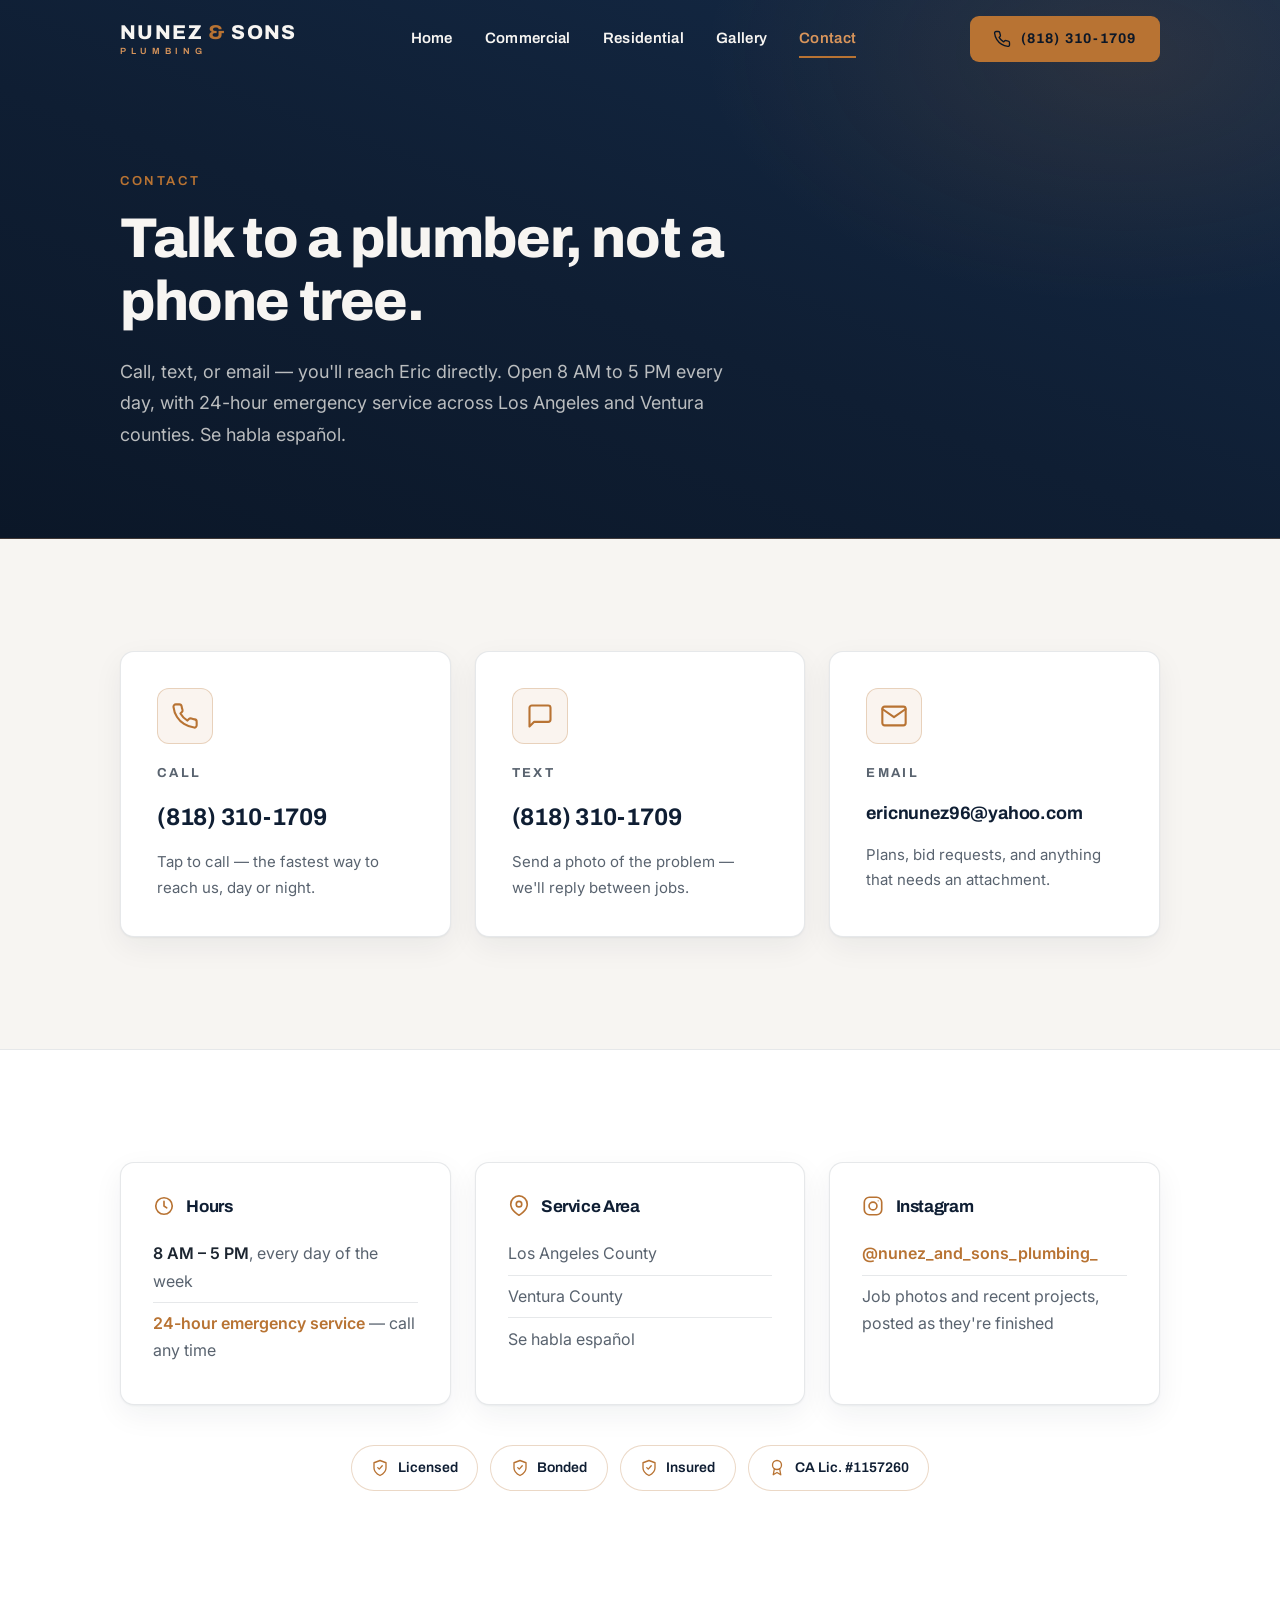
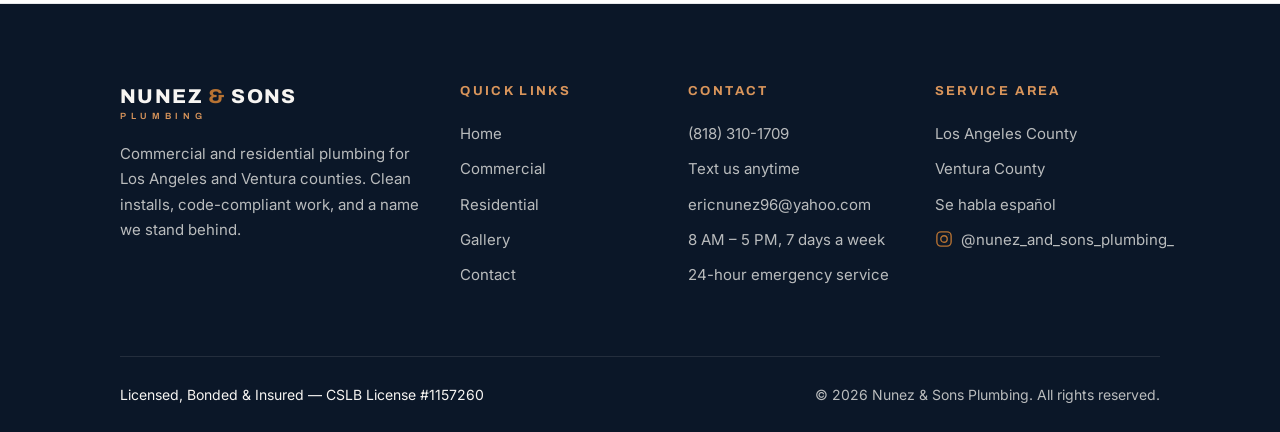
==== nunez-sons-plumbing/contact.html @ cfaefccc "Add Nunez & Sons Plumbing static site and GitHub Pages workflow Five-page vanilla HTML/CSS/JS market" ====
<!DOCTYPE html>
<html lang="en">
<head>
  <meta charset="UTF-8">
  <meta name="viewport" content="width=device-width, initial-scale=1">
  <title>Contact Nunez &amp; Sons Plumbing — Call, Text, or Email | Los Angeles &amp; Ventura County</title>
  <meta name="description" content="Reach Nunez &amp; Sons Plumbing: call or text (818) 310-1709, or email ericnunez96@yahoo.com. Open 8 AM–5 PM every day with 24-hour emergency service across Los Angeles &amp; Ventura counties.">
  <meta name="theme-color" content="#0F1E33">
  <link rel="canonical" href="https://mathias1-creator.github.io/Nunez-and-sons/contact.html">
  <meta property="og:type" content="website">
  <meta property="og:site_name" content="Nunez &amp; Sons Plumbing">
  <meta property="og:title" content="Contact Nunez &amp; Sons Plumbing">
  <meta property="og:description" content="Call or text (818) 310-1709 — open 8 AM–5 PM daily, 24-hour emergency service across Los Angeles &amp; Ventura counties. Se habla español.">
  <meta property="og:url" content="https://mathias1-creator.github.io/Nunez-and-sons/contact.html">
  <meta property="og:image" content="https://picsum.photos/seed/plumb1/1200/630">
  <link rel="icon" href="data:image/svg+xml,%3Csvg xmlns='http://www.w3.org/2000/svg' viewBox='0 0 64 64'%3E%3Crect x='4' y='4' width='56' height='56' rx='10' fill='%230F1E33' stroke='%23B87333' stroke-width='4'/%3E%3Ctext x='32' y='42' font-family='Arial,Helvetica,sans-serif' font-size='22' font-weight='700' text-anchor='middle' fill='%23F7F5F2'%3EN%3Ctspan fill='%23B87333'%3E%26amp;%3C/tspan%3ES%3C/text%3E%3C/svg%3E">
  <link rel="preconnect" href="https://fonts.googleapis.com">
  <link rel="preconnect" href="https://fonts.gstatic.com" crossorigin>
  <link href="https://fonts.googleapis.com/css2?family=Archivo:wght@500;600;700;800&amp;family=Inter:wght@400;500&amp;display=swap" rel="stylesheet">
  <link rel="stylesheet" href="styles.css">
  <script src="script.js" defer></script>
  <noscript><style>.reveal{opacity:1 !important;transform:none !important}</style></noscript>
</head>
<body>
  <a class="skip-link" href="#main">Skip to content</a>

  <header class="site-header">
    <div class="container header-inner">
      <a class="brand" href="index.html" aria-label="Nunez &amp; Sons Plumbing — home">
        <span class="brand-name">NUNEZ <span class="amp">&amp;</span> SONS</span>
        <span class="brand-sub">PLUMBING</span>
      </a>
      <nav class="site-nav" id="site-nav" aria-label="Primary">
        <ul>
          <li><a href="index.html">Home</a></li>
          <li><a href="commercial.html">Commercial</a></li>
          <li><a href="residential.html">Residential</a></li>
          <li><a href="gallery.html">Gallery</a></li>
          <li><a href="contact.html" aria-current="page">Contact</a></li>
        </ul>
      </nav>
      <a class="btn btn-copper header-cta" href="tel:+18183101709">
        <svg class="icon" viewBox="0 0 24 24" fill="none" stroke="currentColor" stroke-width="1.8" stroke-linecap="round" stroke-linejoin="round" aria-hidden="true"><path d="M22 16.92v3a2 2 0 0 1-2.18 2 19.79 19.79 0 0 1-8.63-3.07 19.5 19.5 0 0 1-6-6 19.79 19.79 0 0 1-3.07-8.67A2 2 0 0 1 4.11 2h3a2 2 0 0 1 2 1.72 12.84 12.84 0 0 0 .7 2.81 2 2 0 0 1-.45 2.11L8.09 9.91a16 16 0 0 0 6 6l1.27-1.27a2 2 0 0 1 2.11-.45 12.84 12.84 0 0 0 2.81.7A2 2 0 0 1 22 16.92z"/></svg>
        (818) 310-1709
      </a>
      <button class="nav-toggle" type="button" aria-expanded="false" aria-controls="site-nav" aria-label="Menu">
        <span class="nav-toggle-bar"></span>
        <span class="nav-toggle-bar"></span>
        <span class="nav-toggle-bar"></span>
      </button>
    </div>
  </header>

  <main id="main">

    <!-- Page hero -->
    <section class="page-hero">
      <div class="container">
        <p class="eyebrow">Contact</p>
        <h1>Talk to a plumber, not a phone tree.</h1>
        <p class="lede">Call, text, or email — you'll reach Eric directly. Open 8 AM to 5 PM every day, with 24-hour emergency service across Los Angeles and Ventura counties. <span lang="es">Se habla español.</span></p>
      </div>
    </section>

    <!-- Action cards -->
    <section class="section">
      <div class="container">
        <div class="action-cards">
          <a class="card action-card reveal" href="tel:+18183101709">
            <span class="svc-icon">
              <svg class="icon" viewBox="0 0 24 24" fill="none" stroke="currentColor" stroke-width="1.8" stroke-linecap="round" stroke-linejoin="round" aria-hidden="true"><path d="M22 16.92v3a2 2 0 0 1-2.18 2 19.79 19.79 0 0 1-8.63-3.07 19.5 19.5 0 0 1-6-6 19.79 19.79 0 0 1-3.07-8.67A2 2 0 0 1 4.11 2h3a2 2 0 0 1 2 1.72 12.84 12.84 0 0 0 .7 2.81 2 2 0 0 1-.45 2.11L8.09 9.91a16 16 0 0 0 6 6l1.27-1.27a2 2 0 0 1 2.11-.45 12.84 12.84 0 0 0 2.81.7A2 2 0 0 1 22 16.92z"/></svg>
            </span>
            <span class="action-label">Call</span>
            <span class="action-value">(818) 310-1709</span>
            <span class="action-hint">Tap to call — the fastest way to reach us, day or night.</span>
          </a>
          <a class="card action-card reveal reveal-d1" href="sms:+18183101709">
            <span class="svc-icon">
              <svg class="icon" viewBox="0 0 24 24" fill="none" stroke="currentColor" stroke-width="1.8" stroke-linecap="round" stroke-linejoin="round" aria-hidden="true"><path d="M21 15a2 2 0 0 1-2 2H7l-4 4V5a2 2 0 0 1 2-2h14a2 2 0 0 1 2 2z"/></svg>
            </span>
            <span class="action-label">Text</span>
            <span class="action-value">(818) 310-1709</span>
            <span class="action-hint">Send a photo of the problem — we'll reply between jobs.</span>
          </a>
          <a class="card action-card reveal reveal-d2" href="mailto:ericnunez96@yahoo.com">
            <span class="svc-icon">
              <svg class="icon" viewBox="0 0 24 24" fill="none" stroke="currentColor" stroke-width="1.8" stroke-linecap="round" stroke-linejoin="round" aria-hidden="true"><path d="M4 4h16a2 2 0 0 1 2 2v12a2 2 0 0 1-2 2H4a2 2 0 0 1-2-2V6a2 2 0 0 1 2-2z"/><path d="m22 6-10 7L2 6"/></svg>
            </span>
            <span class="action-label">Email</span>
            <span class="action-value action-value-sm">ericnunez96@yahoo.com</span>
            <span class="action-hint">Plans, bid requests, and anything that needs an attachment.</span>
          </a>
        </div>
      </div>
    </section>

    <!-- Details -->
    <section class="section section-alt">
      <div class="container">
        <div class="info-grid">
          <div class="card info-card reveal">
            <h3>
              <svg class="icon" viewBox="0 0 24 24" fill="none" stroke="currentColor" stroke-width="1.8" stroke-linecap="round" stroke-linejoin="round" aria-hidden="true"><circle cx="12" cy="12" r="9"/><path d="M12 7v5l3 2"/></svg>
              Hours
            </h3>
            <ul>
              <li><strong>8 AM – 5 PM</strong>, every day of the week</li>
              <li><span class="em">24-hour emergency service</span> — call any time</li>
            </ul>
          </div>
          <div class="card info-card reveal reveal-d1">
            <h3>
              <svg class="icon" viewBox="0 0 24 24" fill="none" stroke="currentColor" stroke-width="1.8" stroke-linecap="round" stroke-linejoin="round" aria-hidden="true"><path d="M21 10c0 7-9 12-9 12S3 17 3 10a9 9 0 1 1 18 0z"/><circle cx="12" cy="10" r="3"/></svg>
              Service Area
            </h3>
            <ul>
              <li>Los Angeles County</li>
              <li>Ventura County</li>
              <li><span lang="es">Se habla español</span></li>
            </ul>
          </div>
          <div class="card info-card reveal reveal-d2">
            <h3>
              <svg class="icon" viewBox="0 0 24 24" fill="none" stroke="currentColor" stroke-width="1.8" stroke-linecap="round" stroke-linejoin="round" aria-hidden="true"><rect x="2.5" y="2.5" width="19" height="19" rx="5.5"/><circle cx="12" cy="12" r="4.3"/><circle cx="17.6" cy="6.4" r="0.6" fill="currentColor" stroke="none"/></svg>
              Instagram
            </h3>
            <ul>
              <li>
                <a class="ig-link" href="https://www.instagram.com/nunez_and_sons_plumbing_" target="_blank" rel="noopener">@nunez_and_sons_plumbing_</a>
              </li>
              <li>Job photos and recent projects, posted as they're finished</li>
            </ul>
          </div>
        </div>

        <ul class="badge-row reveal">
          <li class="badge">
            <svg class="icon" viewBox="0 0 24 24" fill="none" stroke="currentColor" stroke-width="1.8" stroke-linecap="round" stroke-linejoin="round" aria-hidden="true"><path d="M12 22s8-4 8-10V5l-8-3-8 3v7c0 6 8 10 8 10z"/><path d="m9 11.5 2 2 4-4.5"/></svg>
            Licensed
          </li>
          <li class="badge">
            <svg class="icon" viewBox="0 0 24 24" fill="none" stroke="currentColor" stroke-width="1.8" stroke-linecap="round" stroke-linejoin="round" aria-hidden="true"><path d="M12 22s8-4 8-10V5l-8-3-8 3v7c0 6 8 10 8 10z"/><path d="m9 11.5 2 2 4-4.5"/></svg>
            Bonded
          </li>
          <li class="badge">
            <svg class="icon" viewBox="0 0 24 24" fill="none" stroke="currentColor" stroke-width="1.8" stroke-linecap="round" stroke-linejoin="round" aria-hidden="true"><path d="M12 22s8-4 8-10V5l-8-3-8 3v7c0 6 8 10 8 10z"/><path d="m9 11.5 2 2 4-4.5"/></svg>
            Insured
          </li>
          <li class="badge">
            <svg class="icon" viewBox="0 0 24 24" fill="none" stroke="currentColor" stroke-width="1.8" stroke-linecap="round" stroke-linejoin="round" aria-hidden="true"><circle cx="12" cy="8" r="6"/><path d="M15.5 13 17 21l-5-3-5 3 1.5-8"/></svg>
            CA Lic. #1157260
          </li>
        </ul>
      </div>
    </section>

  </main>

  <footer class="site-footer">
    <div class="container">
      <div class="footer-grid">
        <div class="footer-brand">
          <a class="brand" href="index.html" aria-label="Nunez &amp; Sons Plumbing — home">
            <span class="brand-name">NUNEZ <span class="amp">&amp;</span> SONS</span>
            <span class="brand-sub">PLUMBING</span>
          </a>
          <p>Commercial and residential plumbing for Los Angeles and Ventura counties. Clean installs, code-compliant work, and a name we stand behind.</p>
        </div>
        <div class="footer-col">
          <h4>Quick Links</h4>
          <ul>
            <li><a href="index.html">Home</a></li>
            <li><a href="commercial.html">Commercial</a></li>
            <li><a href="residential.html">Residential</a></li>
            <li><a href="gallery.html">Gallery</a></li>
            <li><a href="contact.html">Contact</a></li>
          </ul>
        </div>
        <div class="footer-col">
          <h4>Contact</h4>
          <ul>
            <li><a href="tel:+18183101709">(818) 310-1709</a></li>
            <li><a href="sms:+18183101709">Text us anytime</a></li>
            <li><a href="mailto:ericnunez96@yahoo.com">ericnunez96@yahoo.com</a></li>
            <li>8 AM – 5 PM, 7 days a week</li>
            <li>24-hour emergency service</li>
          </ul>
        </div>
        <div class="footer-col">
          <h4>Service Area</h4>
          <ul>
            <li>Los Angeles County</li>
            <li>Ventura County</li>
            <li><span lang="es">Se habla español</span></li>
            <li>
              <a class="footer-ig" href="https://www.instagram.com/nunez_and_sons_plumbing_" target="_blank" rel="noopener">
                <svg class="icon" viewBox="0 0 24 24" fill="none" stroke="currentColor" stroke-width="1.8" stroke-linecap="round" stroke-linejoin="round" aria-hidden="true"><rect x="2.5" y="2.5" width="19" height="19" rx="5.5"/><circle cx="12" cy="12" r="4.3"/><circle cx="17.6" cy="6.4" r="0.6" fill="currentColor" stroke="none"/></svg>
                @nunez_and_sons_plumbing_
              </a>
            </li>
          </ul>
        </div>
      </div>
      <div class="footer-bottom">
        <span class="license">Licensed, Bonded &amp; Insured — CSLB License #1157260</span>
        <span>© 2026 Nunez &amp; Sons Plumbing. All rights reserved.</span>
      </div>
    </div>
  </footer>

  <div class="bottom-bar" aria-label="Quick contact">
    <a class="bb-call" href="tel:+18183101709">
      <svg class="icon" viewBox="0 0 24 24" fill="none" stroke="currentColor" stroke-width="1.8" stroke-linecap="round" stroke-linejoin="round" aria-hidden="true"><path d="M22 16.92v3a2 2 0 0 1-2.18 2 19.79 19.79 0 0 1-8.63-3.07 19.5 19.5 0 0 1-6-6 19.79 19.79 0 0 1-3.07-8.67A2 2 0 0 1 4.11 2h3a2 2 0 0 1 2 1.72 12.84 12.84 0 0 0 .7 2.81 2 2 0 0 1-.45 2.11L8.09 9.91a16 16 0 0 0 6 6l1.27-1.27a2 2 0 0 1 2.11-.45 12.84 12.84 0 0 0 2.81.7A2 2 0 0 1 22 16.92z"/></svg>
      Call
    </a>
    <a class="bb-text" href="sms:+18183101709">
      <svg class="icon" viewBox="0 0 24 24" fill="none" stroke="currentColor" stroke-width="1.8" stroke-linecap="round" stroke-linejoin="round" aria-hidden="true"><path d="M21 15a2 2 0 0 1-2 2H7l-4 4V5a2 2 0 0 1 2-2h14a2 2 0 0 1 2 2z"/></svg>
      Text
    </a>
  </div>
</body>
</html>
---- nunez-sons-plumbing/styles.css ----
/* ==========================================================================
   Nunez & Sons Plumbing — styles.css
   Vanilla CSS, no build step. One file for all pages.
   ========================================================================== */

/* --------------------------------------------------------------------------
   1. Design tokens
   -------------------------------------------------------------------------- */
:root {
  /* Palette */
  --navy: #0F1E33;
  --navy-900: #0B1728;        /* deeper bands: trust strip, footer */
  --navy-800: #16273E;        /* raised surfaces on navy */
  --copper: #B87333;
  --copper-light: #D9955B;
  --copper-soft: rgba(184, 115, 51, 0.08);
  --copper-line: rgba(184, 115, 51, 0.28);
  --off-white: #F7F5F2;
  --white: #FFFFFF;
  --charcoal: #1C2530;
  --muted: #59636F;
  --on-dark: rgba(247, 245, 242, 0.74);
  --line: rgba(15, 30, 51, 0.10);
  --line-dark: rgba(247, 245, 242, 0.10);

  /* Type */
  --font-head: "Archivo", -apple-system, BlinkMacSystemFont, "Segoe UI", "Helvetica Neue", Arial, sans-serif;
  --font-body: "Inter", -apple-system, BlinkMacSystemFont, "Segoe UI", Roboto, "Helvetica Neue", Arial, sans-serif;

  /* Shape & shadow */
  --radius: 14px;
  --radius-sm: 9px;
  --shadow-rest: 0 1px 2px rgba(15, 30, 51, 0.05), 0 10px 30px rgba(15, 30, 51, 0.06);
  --shadow-lift: 0 6px 16px rgba(15, 30, 51, 0.10), 0 12px 32px rgba(184, 115, 51, 0.18);

  /* Chrome */
  --header-h: 78px;
  --header-h-scrolled: 62px;
  --bottombar-h: 56px;

  /* Motion */
  --ease: cubic-bezier(0.22, 0.61, 0.36, 1);
  --t-fast: 0.22s;
  --t-med: 0.35s;
}

/* --------------------------------------------------------------------------
   2. Reset & base
   -------------------------------------------------------------------------- */
*,
*::before,
*::after {
  box-sizing: border-box;
  margin: 0;
  padding: 0;
}

@media (prefers-reduced-motion: no-preference) {
  html {
    scroll-behavior: smooth;
  }
}

body {
  font-family: var(--font-body);
  font-size: 1rem;
  font-weight: 400;
  line-height: 1.7;
  color: var(--charcoal);
  background-color: var(--off-white);
  -webkit-font-smoothing: antialiased;
  text-rendering: optimizeLegibility;
}

img,
svg {
  display: block;
  max-width: 100%;
}

img {
  height: auto;
}

a {
  color: var(--copper);
  text-decoration: none;
}

ul,
ol {
  list-style: none;
}

button {
  font: inherit;
  color: inherit;
  background: none;
  border: 0;
  cursor: pointer;
}

::selection {
  background: var(--copper);
  color: var(--white);
}

:focus-visible {
  outline: 2px solid var(--copper);
  outline-offset: 3px;
  border-radius: 2px;
}

/* Anchored sections shouldn't hide under the fixed header */
[id] {
  scroll-margin-top: calc(var(--header-h) + 24px);
}

.skip-link {
  position: absolute;
  top: -100px;
  left: 1rem;
  z-index: 300;
  padding: 0.75rem 1.25rem;
  background: var(--copper);
  color: var(--navy-900);
  font-family: var(--font-head);
  font-weight: 600;
  border-radius: var(--radius-sm);
}

.skip-link:focus {
  top: 1rem;
}

/* --------------------------------------------------------------------------
   3. Typography
   -------------------------------------------------------------------------- */
h1,
h2,
h3,
h4 {
  font-family: var(--font-head);
  font-weight: 700;
  line-height: 1.12;
  letter-spacing: -0.02em;
  color: var(--navy);
}

h2 {
  font-size: clamp(1.75rem, 2.2vw + 0.9rem, 2.5rem);
}

h3 {
  font-size: 1.3125rem;
}

p {
  margin: 0;
}

.eyebrow {
  display: inline-block;
  font-family: var(--font-head);
  font-size: 0.8125rem;
  font-weight: 600;
  letter-spacing: 0.2em;
  text-transform: uppercase;
  color: var(--copper);
  margin-bottom: 1rem;
}

.lede {
  font-size: 1.125rem;
  line-height: 1.75;
  color: var(--muted);
}

.on-dark h2,
.on-dark h3 {
  color: var(--off-white);
}

.on-dark .lede,
.on-dark p {
  color: var(--on-dark);
}

/* --------------------------------------------------------------------------
   4. Layout helpers
   -------------------------------------------------------------------------- */
.container {
  width: 100%;
  max-width: 1120px;
  margin-inline: auto;
  padding-inline: clamp(1.25rem, 4vw, 2.5rem);
}

.section {
  padding-block: clamp(4rem, 9vw, 7rem);
}

.section-head {
  max-width: 660px;
  margin-bottom: clamp(2.25rem, 5vw, 3.5rem);
}

.section-head .lede {
  margin-top: 1rem;
}

.section-head--center {
  margin-inline: auto;
  text-align: center;
}

.rule {
  width: 64px;
  height: 3px;
  background: var(--copper);
  border-radius: 2px;
  margin-top: 1.25rem;
}

.section-alt {
  background: var(--white);
  border-block: 1px solid var(--line);
}

/* --------------------------------------------------------------------------
   5. Buttons
   -------------------------------------------------------------------------- */
.btn {
  display: inline-flex;
  align-items: center;
  justify-content: center;
  gap: 0.6rem;
  padding: 1rem 1.9rem;
  font-family: var(--font-head);
  font-size: 0.875rem;
  font-weight: 700;
  letter-spacing: 0.08em;
  text-transform: uppercase;
  line-height: 1;
  border-radius: var(--radius-sm);
  border: 1.5px solid transparent;
  transition: background-color var(--t-fast) var(--ease),
              border-color var(--t-fast) var(--ease),
              color var(--t-fast) var(--ease),
              transform var(--t-fast) var(--ease),
              box-shadow var(--t-fast) var(--ease);
}

.btn:hover {
  transform: translateY(-2px);
}

.btn:active {
  transform: translateY(0);
}

.btn .icon {
  width: 18px;
  height: 18px;
  flex: none;
}

.btn-copper {
  background: var(--copper);
  color: var(--navy-900);
}

.btn-copper:hover {
  background: var(--copper-light);
  box-shadow: 0 8px 24px rgba(184, 115, 51, 0.35);
}

.btn-outline {
  border-color: rgba(247, 245, 242, 0.4);
  color: var(--off-white);
}

.btn-outline:hover {
  border-color: var(--copper-light);
  color: var(--copper-light);
}

.btn-outline-dark {
  border-color: rgba(15, 30, 51, 0.3);
  color: var(--navy);
}

.btn-outline-dark:hover {
  border-color: var(--copper);
  color: var(--copper);
}

.btn-lg {
  padding: 1.15rem 2.3rem;
  font-size: 0.9375rem;
}

.btn-case-normal {
  text-transform: none;
  letter-spacing: 0.01em;
}

/* --------------------------------------------------------------------------
   6. Header & navigation
   -------------------------------------------------------------------------- */
.site-header {
  position: fixed;
  top: 0;
  left: 0;
  right: 0;
  z-index: 100;
  background: transparent;
  transition: background-color var(--t-med) var(--ease),
              box-shadow var(--t-med) var(--ease);
}

.site-header.is-scrolled,
.site-header.nav-open {
  background: var(--navy-900);
  box-shadow: 0 6px 24px rgba(11, 23, 40, 0.35);
}

.header-inner {
  display: flex;
  align-items: center;
  justify-content: space-between;
  gap: 1.5rem;
  height: var(--header-h);
  transition: height var(--t-med) var(--ease);
}

.site-header.is-scrolled .header-inner {
  height: var(--header-h-scrolled);
}

/* Wordmark */
.brand {
  display: inline-flex;
  flex-direction: column;
  line-height: 1;
  color: var(--off-white);
}

.brand-name {
  font-family: var(--font-head);
  font-size: 1.25rem;
  font-weight: 800;
  letter-spacing: 0.07em;
  white-space: nowrap;
}

.brand-name .amp {
  color: var(--copper);
}

.brand-sub {
  margin-top: 0.35rem;
  font-family: var(--font-head);
  font-size: 0.5625rem;
  font-weight: 600;
  letter-spacing: 0.52em;
  color: var(--copper-light);
}

/* Primary nav */
.site-nav ul {
  display: flex;
  align-items: center;
  gap: 2rem;
}

.site-nav a {
  position: relative;
  display: inline-block;
  padding: 0.4rem 0;
  font-family: var(--font-head);
  font-size: 0.9375rem;
  font-weight: 600;
  letter-spacing: 0.02em;
  color: var(--off-white);
  transition: color var(--t-fast) var(--ease);
}

.site-nav a::after {
  content: "";
  position: absolute;
  left: 0;
  right: 0;
  bottom: 0;
  height: 2px;
  background: var(--copper);
  transform: scaleX(0);
  transform-origin: left center;
  transition: transform var(--t-fast) var(--ease);
}

.site-nav a:hover {
  color: var(--copper-light);
}

.site-nav a:hover::after,
.site-nav a[aria-current="page"]::after {
  transform: scaleX(1);
}

.site-nav a[aria-current="page"] {
  color: var(--copper-light);
}

.header-cta {
  flex: none;
  padding: 0.8rem 1.4rem;
}

/* Hamburger */
.nav-toggle {
  display: none;
  flex-direction: column;
  justify-content: center;
  gap: 5px;
  width: 44px;
  height: 44px;
  padding: 10px;
  border-radius: var(--radius-sm);
}

.nav-toggle-bar {
  display: block;
  width: 100%;
  height: 2px;
  background: var(--off-white);
  border-radius: 2px;
  transition: transform var(--t-fast) var(--ease),
              opacity var(--t-fast) var(--ease);
}

.nav-open .nav-toggle-bar:nth-child(1) {
  transform: translateY(7px) rotate(45deg);
}

.nav-open .nav-toggle-bar:nth-child(2) {
  opacity: 0;
}

.nav-open .nav-toggle-bar:nth-child(3) {
  transform: translateY(-7px) rotate(-45deg);
}

/* Mobile nav panel */
@media (max-width: 899.98px) {
  .nav-toggle {
    display: flex;
  }

  .header-cta {
    display: none;
  }

  .site-nav {
    position: absolute;
    top: 100%;
    left: 0;
    right: 0;
    background: var(--navy-900);
    border-top: 1px solid var(--line-dark);
    box-shadow: 0 24px 40px rgba(11, 23, 40, 0.45);
    opacity: 0;
    visibility: hidden;
    transform: translateY(-8px);
    transition: opacity var(--t-fast) var(--ease),
                transform var(--t-fast) var(--ease),
                visibility var(--t-fast);
  }

  .site-nav.is-open {
    opacity: 1;
    visibility: visible;
    transform: translateY(0);
  }

  .site-nav ul {
    flex-direction: column;
    align-items: stretch;
    gap: 0;
    padding: 0.75rem 0 1.25rem;
  }

  .site-nav li {
    border-bottom: 1px solid var(--line-dark);
  }

  .site-nav li:last-child {
    border-bottom: 0;
  }

  .site-nav a {
    display: block;
    padding: 1rem clamp(1.25rem, 4vw, 2.5rem);
    font-size: 1.0625rem;
  }

  .site-nav a::after {
    display: none;
  }

  .site-nav a[aria-current="page"] {
    box-shadow: inset 3px 0 0 var(--copper);
  }
}

/* --------------------------------------------------------------------------
   7. Home hero
   -------------------------------------------------------------------------- */
.hero {
  position: relative;
  display: flex;
  align-items: center;
  min-height: 100vh;
  min-height: 100svh;
  padding: calc(var(--header-h) + 3.5rem) 0 5.5rem;
  background:
    radial-gradient(52rem 34rem at 86% 4%, rgba(184, 115, 51, 0.16), transparent 62%),
    radial-gradient(40rem 30rem at -6% 96%, rgba(184, 115, 51, 0.07), transparent 60%),
    linear-gradient(200deg, #142A47 0%, var(--navy) 46%, var(--navy-900) 100%);
  color: var(--off-white);
}

.hero::after {
  content: "";
  position: absolute;
  inset: auto 0 0 0;
  height: 1px;
  background: linear-gradient(90deg, transparent, var(--copper-line), transparent);
}

.hero-inner {
  max-width: 780px;
}

.hero .eyebrow {
  margin-bottom: 1.5rem;
}

.hero-title {
  font-size: clamp(2.625rem, 5.4vw + 1rem, 4.625rem);
  font-weight: 800;
  letter-spacing: -0.03em;
  line-height: 1.04;
  color: var(--off-white);
}

.hero-title .hl {
  color: var(--copper-light);
}

.hero-sub {
  max-width: 600px;
  margin-top: 1.75rem;
  font-size: clamp(1.0625rem, 1vw + 0.8rem, 1.25rem);
  line-height: 1.7;
  color: var(--on-dark);
}

.hero-ctas {
  display: flex;
  flex-wrap: wrap;
  gap: 1rem;
  margin-top: 2.75rem;
}

@media (prefers-reduced-motion: no-preference) {
  .hero-inner {
    animation: hero-in 0.8s var(--ease) both;
  }

  @keyframes hero-in {
    from {
      opacity: 0;
      transform: translateY(28px);
    }

    to {
      opacity: 1;
      transform: none;
    }
  }
}

/* --------------------------------------------------------------------------
   8. Trust strip
   -------------------------------------------------------------------------- */
.trust-strip {
  background: var(--navy-900);
  border-bottom: 1px solid var(--line-dark);
  padding-block: 1.4rem;
}

.trust-list {
  display: flex;
  flex-wrap: wrap;
  align-items: center;
  justify-content: center;
  gap: 1rem 3rem;
}

.trust-item {
  display: inline-flex;
  align-items: center;
  gap: 0.65rem;
  font-family: var(--font-head);
  font-size: 0.9375rem;
  font-weight: 600;
  letter-spacing: 0.02em;
  color: var(--off-white);
}

.trust-item .icon {
  width: 20px;
  height: 20px;
  color: var(--copper);
  flex: none;
}

/* --------------------------------------------------------------------------
   9. Cards (shared)
   -------------------------------------------------------------------------- */
.card {
  background: var(--white);
  border: 1px solid var(--line);
  border-radius: var(--radius);
  box-shadow: var(--shadow-rest);
  transition: transform var(--t-med) var(--ease),
              box-shadow var(--t-med) var(--ease),
              border-color var(--t-med) var(--ease);
}

.card:hover {
  transform: translateY(-4px);
  border-color: rgba(184, 115, 51, 0.55);
  box-shadow: var(--shadow-lift);
}

.svc-icon {
  display: grid;
  place-items: center;
  width: 56px;
  height: 56px;
  border-radius: 12px;
  color: var(--copper);
  background: var(--copper-soft);
  border: 1px solid var(--copper-line);
}

.svc-icon .icon {
  width: 28px;
  height: 28px;
}

/* --------------------------------------------------------------------------
   10. Home — about / big service cards / stats / emergency / instagram
   -------------------------------------------------------------------------- */
.about-grid {
  display: grid;
  gap: 2.5rem;
}

.about-copy p + p {
  margin-top: 1.25rem;
}

.about-copy .about-body {
  color: var(--muted);
}

.about-panel {
  align-self: start;
  padding: 2.25rem;
  background: var(--navy);
  border-radius: var(--radius);
  border: 1px solid rgba(184, 115, 51, 0.35);
}

.about-panel h3 {
  color: var(--off-white);
  margin-bottom: 1.4rem;
}

.about-panel li {
  display: flex;
  gap: 0.85rem;
  align-items: flex-start;
  padding-block: 0.7rem;
  color: var(--on-dark);
  font-size: 0.9875rem;
  line-height: 1.55;
}

.about-panel li + li {
  border-top: 1px solid var(--line-dark);
}

.about-panel .icon {
  width: 20px;
  height: 20px;
  color: var(--copper);
  flex: none;
  margin-top: 0.2rem;
}

/* Big service cards */
.split-cards {
  display: grid;
  gap: 1.75rem;
}

.service-card-big {
  display: flex;
  flex-direction: column;
  gap: 1.4rem;
  padding: clamp(2rem, 4vw, 2.75rem);
  background: linear-gradient(160deg, #142A47 0%, var(--navy) 70%);
  border: 1px solid rgba(184, 115, 51, 0.3);
  border-radius: var(--radius);
  color: var(--on-dark);
  transition: transform var(--t-med) var(--ease),
              box-shadow var(--t-med) var(--ease),
              border-color var(--t-med) var(--ease);
}

.service-card-big:hover {
  transform: translateY(-4px);
  border-color: rgba(184, 115, 51, 0.65);
  box-shadow: var(--shadow-lift);
}

.service-card-big h3 {
  font-size: 1.625rem;
  color: var(--off-white);
}

.service-card-big ul {
  display: grid;
  gap: 0.45rem;
  font-size: 0.9875rem;
}

.service-card-big li {
  display: flex;
  align-items: center;
  gap: 0.6rem;
}

.service-card-big li::before {
  content: "";
  width: 5px;
  height: 5px;
  border-radius: 50%;
  background: var(--copper);
  flex: none;
}

.card-link {
  display: inline-flex;
  align-items: center;
  gap: 0.5rem;
  margin-top: auto;
  font-family: var(--font-head);
  font-size: 0.9375rem;
  font-weight: 700;
  letter-spacing: 0.04em;
  text-transform: uppercase;
  color: var(--copper-light);
}

.card-link .icon {
  width: 18px;
  height: 18px;
  transition: transform var(--t-fast) var(--ease);
}

.service-card-big:hover .card-link .icon,
.card-link:hover .icon {
  transform: translateX(4px);
}

/* Stats */
.stats-grid {
  display: grid;
  gap: 0;
  text-align: center;
}

.stat {
  padding: 1.75rem 1rem;
}

.stat + .stat {
  border-top: 1px solid var(--line);
}

.stat-number {
  font-family: var(--font-head);
  font-size: clamp(2.75rem, 5vw, 3.75rem);
  font-weight: 800;
  letter-spacing: -0.02em;
  line-height: 1;
  color: var(--copper);
  font-variant-numeric: tabular-nums;
}

.stat-label {
  margin-top: 0.75rem;
  font-family: var(--font-head);
  font-size: 0.875rem;
  font-weight: 600;
  letter-spacing: 0.14em;
  text-transform: uppercase;
  color: var(--muted);
}

/* Emergency banner */
.emergency {
  background:
    radial-gradient(46rem 26rem at 92% 0%, rgba(184, 115, 51, 0.14), transparent 60%),
    var(--navy);
  border-top: 1px solid var(--copper-line);
  border-bottom: 1px solid var(--copper-line);
}

.emergency-inner {
  display: grid;
  gap: 2rem;
  align-items: center;
  padding-block: clamp(3.5rem, 7vw, 5.5rem);
}

.emergency-copy {
  border-left: 3px solid var(--copper);
  padding-left: 1.75rem;
}

.emergency-copy h2 {
  color: var(--off-white);
}

.emergency-copy p {
  margin-top: 0.85rem;
  color: var(--on-dark);
  max-width: 520px;
}

/* Instagram CTA */
.instagram-cta {
  text-align: center;
}

.instagram-cta .ig-badge {
  display: grid;
  place-items: center;
  width: 64px;
  height: 64px;
  margin: 0 auto 1.5rem;
  border-radius: 18px;
  color: var(--copper);
  background: var(--copper-soft);
  border: 1px solid var(--copper-line);
}

.instagram-cta .ig-badge .icon {
  width: 30px;
  height: 30px;
}

.instagram-cta .lede {
  max-width: 520px;
  margin: 1rem auto 2rem;
}

/* --------------------------------------------------------------------------
   11. Inner page hero
   -------------------------------------------------------------------------- */
.page-hero {
  background:
    radial-gradient(44rem 26rem at 88% 10%, rgba(184, 115, 51, 0.14), transparent 60%),
    linear-gradient(200deg, #142A47 0%, var(--navy) 55%, var(--navy-900) 100%);
  color: var(--off-white);
  padding: calc(var(--header-h) + clamp(3.5rem, 7vw, 5.5rem)) 0 clamp(3.5rem, 7vw, 5.5rem);
  border-bottom: 1px solid var(--copper-line);
}

.page-hero h1 {
  font-size: clamp(2.25rem, 3.6vw + 0.9rem, 3.5rem);
  font-weight: 800;
  letter-spacing: -0.025em;
  color: var(--off-white);
  max-width: 720px;
}

.page-hero .lede {
  max-width: 640px;
  margin-top: 1.4rem;
  color: var(--on-dark);
}

/* --------------------------------------------------------------------------
   12. Service pages
   -------------------------------------------------------------------------- */
.svc-grid {
  display: grid;
  gap: 1.75rem;
}

.svc-card {
  padding: 2.25rem;
}

.svc-card h3 {
  margin: 1.5rem 0 0.75rem;
}

.svc-card p {
  color: var(--muted);
  font-size: 0.9875rem;
}

/* Closing CTA panel */
.cta-panel {
  position: relative;
  overflow: hidden;
  padding: clamp(2.5rem, 6vw, 4.5rem);
  background:
    radial-gradient(38rem 22rem at 90% -10%, rgba(184, 115, 51, 0.2), transparent 60%),
    linear-gradient(160deg, #142A47 0%, var(--navy-900) 90%);
  border: 1px solid var(--copper-line);
  border-radius: var(--radius);
  text-align: center;
}

.cta-panel h2 {
  color: var(--off-white);
  max-width: 640px;
  margin-inline: auto;
}

.cta-panel p {
  max-width: 560px;
  margin: 1rem auto 0;
  color: var(--on-dark);
}

.cta-panel .cta-actions {
  display: flex;
  flex-wrap: wrap;
  justify-content: center;
  gap: 1rem;
  margin-top: 2.25rem;
}

.cta-note {
  margin-top: 1.5rem;
  font-size: 0.9375rem;
  color: var(--on-dark);
}

.cta-note a {
  color: var(--copper-light);
}

.cta-note a:hover {
  text-decoration: underline;
}

/* --------------------------------------------------------------------------
   13. Gallery & lightbox
   -------------------------------------------------------------------------- */
.gallery-grid {
  display: grid;
  gap: 1.5rem;
}

.gallery-item {
  display: block;
  overflow: hidden;
  background: var(--white);
  border: 1px solid var(--line);
  border-radius: var(--radius);
  box-shadow: var(--shadow-rest);
  transition: transform var(--t-med) var(--ease),
              box-shadow var(--t-med) var(--ease),
              border-color var(--t-med) var(--ease);
}

.gallery-item:hover {
  transform: translateY(-4px);
  border-color: rgba(184, 115, 51, 0.55);
  box-shadow: var(--shadow-lift);
}

.gallery-item figure {
  margin: 0;
}

.gallery-thumb {
  overflow: hidden;
  aspect-ratio: 4 / 3;
  background: var(--navy-800);
}

.gallery-thumb img {
  width: 100%;
  height: 100%;
  object-fit: cover;
  transition: transform var(--t-med) var(--ease);
}

.gallery-item:hover .gallery-thumb img {
  transform: scale(1.045);
}

.gallery-caption {
  display: block;
  padding: 1rem 1.25rem 1.1rem;
}

.gallery-caption .cap-title {
  display: block;
  font-family: var(--font-head);
  font-size: 0.9875rem;
  font-weight: 600;
  color: var(--navy);
  line-height: 1.35;
}

.gallery-caption .cap-meta {
  display: block;
  margin-top: 0.25rem;
  font-size: 0.84375rem;
  letter-spacing: 0.06em;
  text-transform: uppercase;
  color: var(--copper);
  font-family: var(--font-head);
  font-weight: 600;
}

/* Lightbox */
.lightbox {
  position: fixed;
  inset: 0;
  z-index: 200;
  display: flex;
  flex-direction: column;
  align-items: center;
  justify-content: center;
  padding: clamp(1rem, 4vw, 3rem);
  background: rgba(11, 23, 40, 0.94);
}

.lightbox[hidden] {
  display: none;
}

.lightbox img {
  max-width: min(1100px, 100%);
  max-height: 74vh;
  width: auto;
  border-radius: var(--radius-sm);
  box-shadow: 0 30px 80px rgba(0, 0, 0, 0.5);
}

.lightbox figcaption {
  margin-top: 1.1rem;
  text-align: center;
  color: var(--off-white);
  font-family: var(--font-head);
  font-weight: 600;
  letter-spacing: 0.02em;
}

.lightbox-btn {
  position: absolute;
  display: grid;
  place-items: center;
  width: 46px;
  height: 46px;
  border-radius: 50%;
  color: var(--off-white);
  background: rgba(247, 245, 242, 0.08);
  border: 1px solid rgba(247, 245, 242, 0.28);
  transition: border-color var(--t-fast) var(--ease),
              color var(--t-fast) var(--ease),
              background-color var(--t-fast) var(--ease);
}

.lightbox-btn:hover {
  border-color: var(--copper-light);
  color: var(--copper-light);
  background: rgba(184, 115, 51, 0.14);
}

.lightbox-btn .icon {
  width: 22px;
  height: 22px;
}

.lightbox-close {
  top: max(1rem, env(safe-area-inset-top));
  right: 1rem;
}

.lightbox-prev {
  left: 0.75rem;
  top: 50%;
  transform: translateY(-50%);
}

.lightbox-next {
  right: 0.75rem;
  top: 50%;
  transform: translateY(-50%);
}

body.lightbox-open {
  overflow: hidden;
}

/* --------------------------------------------------------------------------
   14. Contact page
   -------------------------------------------------------------------------- */
.action-cards {
  display: grid;
  gap: 1.5rem;
}

.action-card {
  display: flex;
  flex-direction: column;
  align-items: flex-start;
  gap: 1.1rem;
  padding: 2.25rem;
  color: var(--charcoal);
}

.action-card .action-label {
  font-family: var(--font-head);
  font-size: 0.8125rem;
  font-weight: 700;
  letter-spacing: 0.18em;
  text-transform: uppercase;
  color: var(--muted);
}

.action-card .action-value {
  font-family: var(--font-head);
  font-size: clamp(1.25rem, 2vw, 1.5rem);
  font-weight: 700;
  letter-spacing: -0.01em;
  color: var(--navy);
  line-height: 1.25;
  overflow-wrap: anywhere;
}

.action-card .action-value.action-value-sm {
  font-size: clamp(1.0625rem, 1.4vw, 1.1875rem);
}

.action-card .action-hint {
  font-size: 0.9375rem;
  color: var(--muted);
}

.info-grid {
  display: grid;
  gap: 1.5rem;
}

.info-card {
  padding: 2rem;
}

.info-card h3 {
  display: flex;
  align-items: center;
  gap: 0.7rem;
  font-size: 1.0625rem;
  margin-bottom: 1rem;
}

.info-card h3 .icon {
  width: 22px;
  height: 22px;
  color: var(--copper);
  flex: none;
}

.info-card li {
  padding-block: 0.45rem;
  color: var(--muted);
}

.info-card li + li {
  border-top: 1px solid var(--line);
}

.info-card li strong {
  color: var(--charcoal);
  font-weight: 600;
}

.info-card .em {
  color: var(--copper);
  font-weight: 600;
}

.ig-link {
  display: inline-flex;
  align-items: center;
  gap: 0.55rem;
  color: var(--copper);
  font-weight: 600;
}

.ig-link:hover {
  text-decoration: underline;
}

.badge-row {
  display: flex;
  flex-wrap: wrap;
  gap: 0.75rem;
  margin-top: 2.5rem;
  justify-content: center;
}

.badge {
  display: inline-flex;
  align-items: center;
  gap: 0.55rem;
  padding: 0.65rem 1.2rem;
  border-radius: 999px;
  background: var(--white);
  border: 1px solid var(--copper-line);
  font-family: var(--font-head);
  font-size: 0.875rem;
  font-weight: 600;
  color: var(--navy);
}

.badge .icon {
  width: 18px;
  height: 18px;
  color: var(--copper);
}

/* --------------------------------------------------------------------------
   15. Footer
   -------------------------------------------------------------------------- */
.site-footer {
  background: var(--navy-900);
  color: var(--on-dark);
  padding-top: clamp(3.5rem, 7vw, 5rem);
}

.footer-grid {
  display: grid;
  gap: 2.5rem;
  padding-bottom: clamp(2.5rem, 6vw, 4rem);
}

.footer-brand .brand {
  margin-bottom: 1.25rem;
}

.footer-brand p {
  max-width: 300px;
  font-size: 0.9375rem;
  line-height: 1.7;
}

.footer-col h4 {
  font-size: 0.8125rem;
  font-weight: 700;
  letter-spacing: 0.18em;
  text-transform: uppercase;
  color: var(--copper-light);
  margin-bottom: 1.1rem;
}

.footer-col li {
  padding-block: 0.3rem;
  font-size: 0.9375rem;
}

.footer-col a {
  color: var(--on-dark);
  transition: color var(--t-fast) var(--ease);
}

.footer-col a:hover {
  color: var(--copper-light);
}

.footer-ig {
  display: inline-flex;
  align-items: center;
  gap: 0.55rem;
}

.footer-ig .icon {
  width: 18px;
  height: 18px;
  color: var(--copper);
  flex: none;
}

.footer-bottom {
  border-top: 1px solid var(--line-dark);
  padding-block: 1.6rem;
  display: flex;
  flex-wrap: wrap;
  gap: 0.5rem 2rem;
  align-items: center;
  justify-content: space-between;
  font-size: 0.875rem;
}

.footer-bottom .license {
  color: var(--off-white);
}

/* --------------------------------------------------------------------------
   16. Mobile bottom bar (Call | Text)
   -------------------------------------------------------------------------- */
.bottom-bar {
  position: fixed;
  left: 0;
  right: 0;
  bottom: 0;
  z-index: 90;
  display: grid;
  grid-template-columns: 1fr 1fr;
  border-top: 1px solid var(--copper-line);
  padding-bottom: env(safe-area-inset-bottom);
  background: var(--navy-900);
}

.bottom-bar a {
  display: inline-flex;
  align-items: center;
  justify-content: center;
  gap: 0.55rem;
  min-height: var(--bottombar-h);
  font-family: var(--font-head);
  font-size: 0.9375rem;
  font-weight: 700;
  letter-spacing: 0.06em;
  text-transform: uppercase;
}

.bottom-bar .icon {
  width: 19px;
  height: 19px;
}

.bb-call {
  background: var(--copper);
  color: var(--navy-900);
}

.bb-call:active {
  background: var(--copper-light);
}

.bb-text {
  color: var(--copper-light);
}

/* Keep page content clear of the fixed bar on mobile */
@media (max-width: 899.98px) {
  body {
    padding-bottom: calc(var(--bottombar-h) + env(safe-area-inset-bottom));
  }
}

/* --------------------------------------------------------------------------
   17. Scroll-reveal utilities
   -------------------------------------------------------------------------- */
.reveal {
  opacity: 0;
  transform: translateY(24px);
  transition: opacity 0.6s var(--ease), transform 0.6s var(--ease);
}

.reveal.is-visible {
  opacity: 1;
  transform: none;
}

.reveal-d1 { transition-delay: 0.08s; }
.reveal-d2 { transition-delay: 0.16s; }
.reveal-d3 { transition-delay: 0.24s; }

/* --------------------------------------------------------------------------
   18. Responsive breakpoints (mobile-first)
   -------------------------------------------------------------------------- */
@media (min-width: 560px) {
  .gallery-grid {
    grid-template-columns: repeat(2, 1fr);
  }
}

@media (min-width: 640px) {
  .stats-grid {
    grid-template-columns: repeat(3, 1fr);
  }

  .stat + .stat {
    border-top: 0;
    border-left: 1px solid var(--line);
  }
}

@media (min-width: 700px) {
  .svc-grid {
    grid-template-columns: repeat(2, 1fr);
  }

  .split-cards {
    grid-template-columns: repeat(2, 1fr);
  }

  .footer-grid {
    grid-template-columns: repeat(2, 1fr);
  }

  .emergency-inner {
    grid-template-columns: 1.4fr auto;
  }
}

@media (min-width: 800px) {
  .action-cards {
    grid-template-columns: repeat(3, 1fr);
  }

  .info-grid {
    grid-template-columns: repeat(3, 1fr);
  }
}

@media (min-width: 900px) {
  .bottom-bar {
    display: none;
  }

  .about-grid {
    grid-template-columns: 1.25fr 1fr;
    gap: 4rem;
  }

  .gallery-grid {
    grid-template-columns: repeat(3, 1fr);
  }

  .footer-grid {
    grid-template-columns: 1.6fr 1fr 1.1fr 1.2fr;
  }
}

/* --------------------------------------------------------------------------
   19. Reduced motion
   -------------------------------------------------------------------------- */
@media (prefers-reduced-motion: reduce) {
  *,
  *::before,
  *::after {
    transition-duration: 0.01ms !important;
    animation-duration: 0.01ms !important;
    animation-iteration-count: 1 !important;
  }

  .reveal {
    opacity: 1;
    transform: none;
  }
}
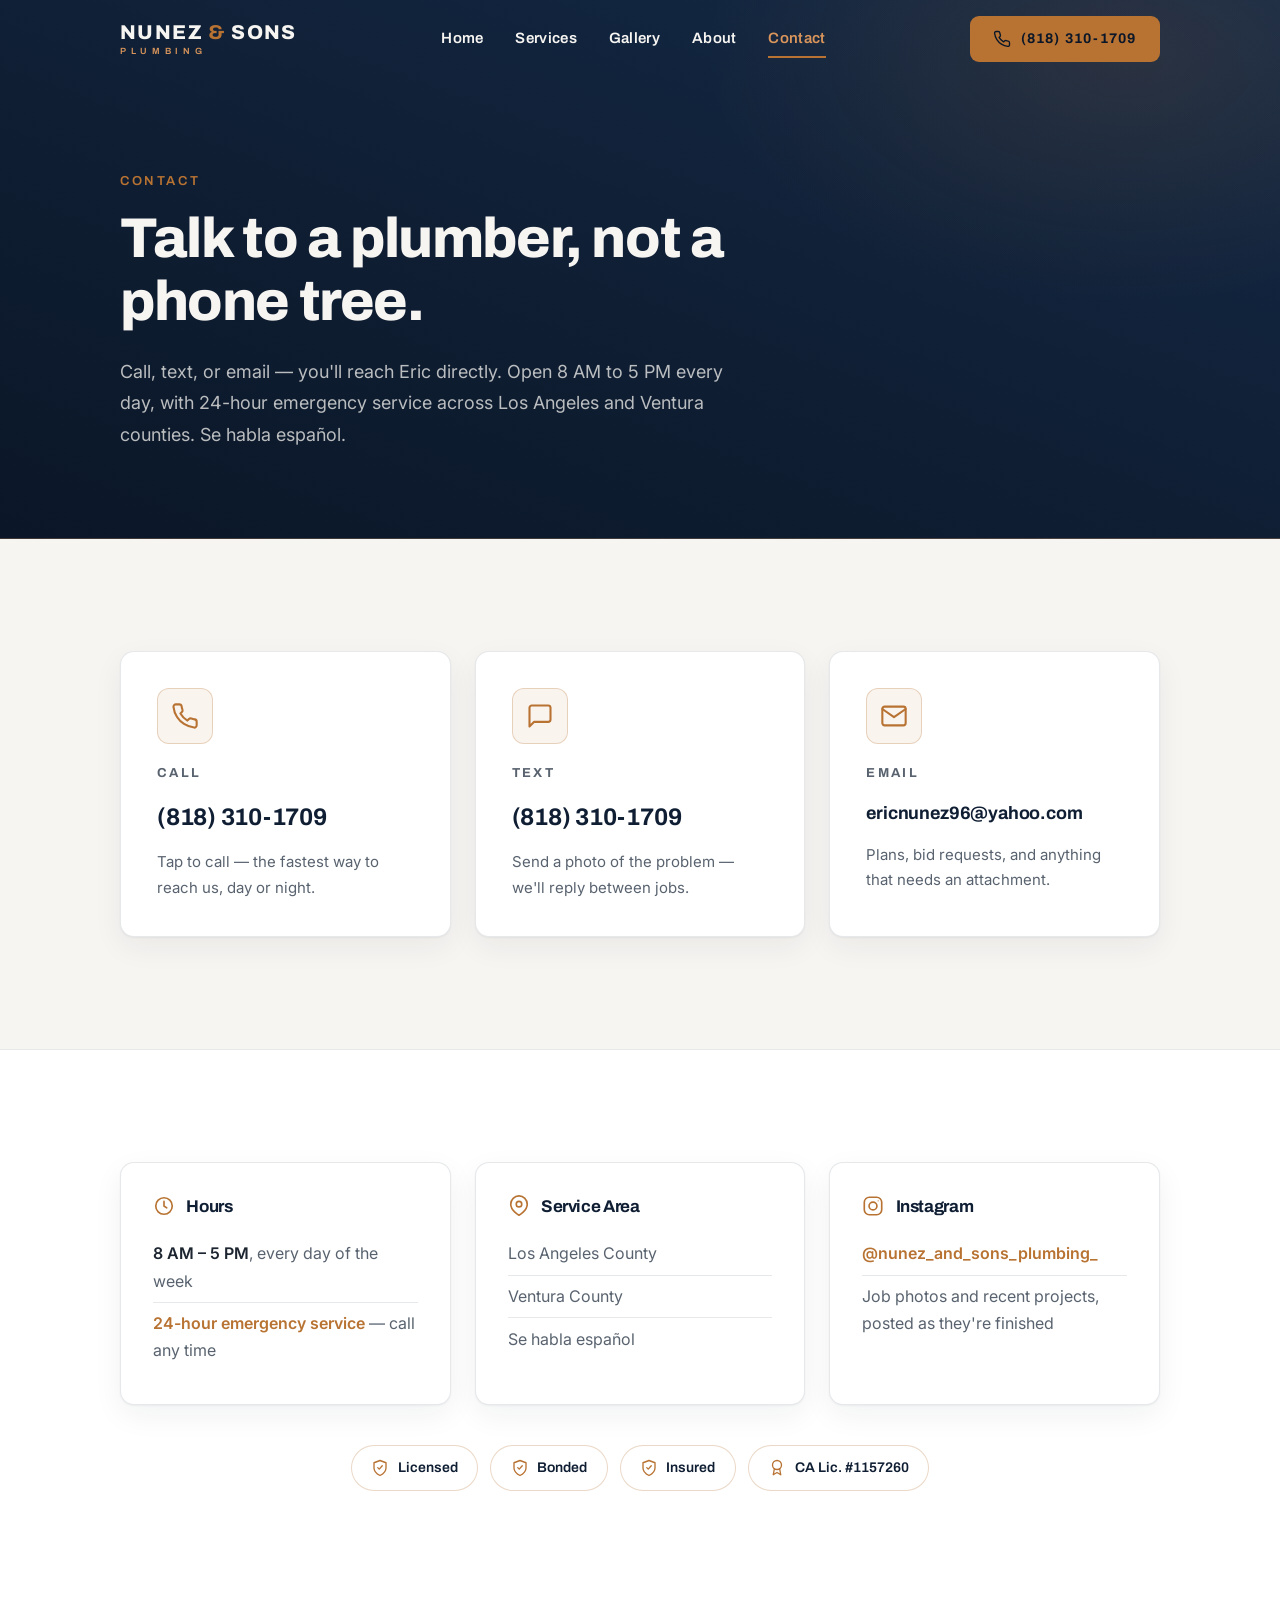
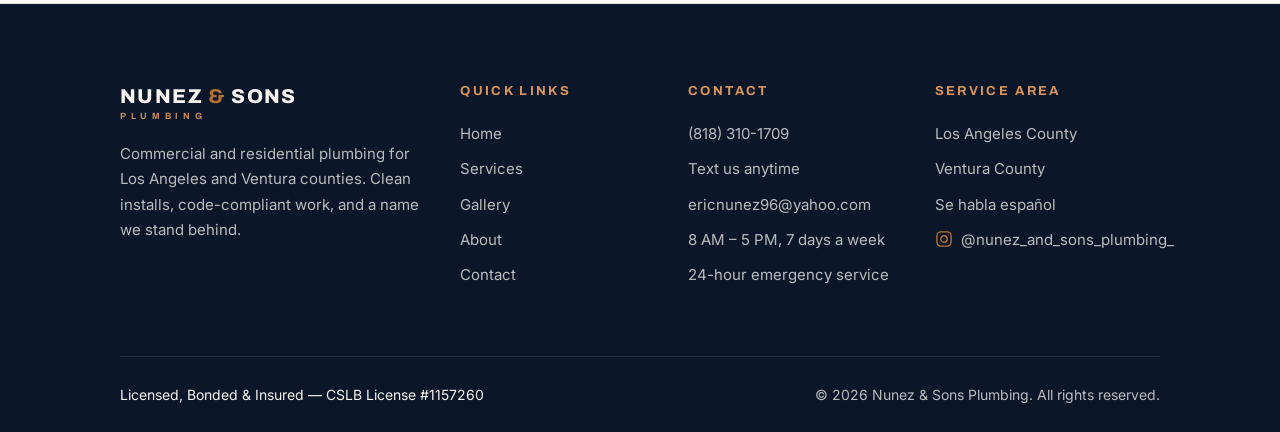
==== commit cbf52e9a: "Restructure nav to Home/Services/Gallery/About/Contact Merges the separate commercial and residentia" ====
--- a/nunez-sons-plumbing/contact.html
+++ b/nunez-sons-plumbing/contact.html
@@ -33,9 +33,9 @@
       <nav class="site-nav" id="site-nav" aria-label="Primary">
         <ul>
           <li><a href="index.html">Home</a></li>
-          <li><a href="commercial.html">Commercial</a></li>
-          <li><a href="residential.html">Residential</a></li>
+          <li><a href="services.html">Services</a></li>
           <li><a href="gallery.html">Gallery</a></li>
+          <li><a href="about.html">About</a></li>
           <li><a href="contact.html" aria-current="page">Contact</a></li>
         </ul>
       </nav>
@@ -170,9 +170,9 @@
           <h4>Quick Links</h4>
           <ul>
             <li><a href="index.html">Home</a></li>
-            <li><a href="commercial.html">Commercial</a></li>
-            <li><a href="residential.html">Residential</a></li>
+            <li><a href="services.html">Services</a></li>
             <li><a href="gallery.html">Gallery</a></li>
+            <li><a href="about.html">About</a></li>
             <li><a href="contact.html">Contact</a></li>
           </ul>
         </div>
--- a/nunez-sons-plumbing/styles.css
+++ b/nunez-sons-plumbing/styles.css
@@ -524,10 +524,26 @@
   min-height: 100svh;
   padding: calc(var(--header-h) + 3.5rem) 0 5.5rem;
   background:
-    radial-gradient(52rem 34rem at 86% 4%, rgba(184, 115, 51, 0.16), transparent 62%),
-    radial-gradient(40rem 30rem at -6% 96%, rgba(184, 115, 51, 0.07), transparent 60%),
-    linear-gradient(200deg, #142A47 0%, var(--navy) 46%, var(--navy-900) 100%);
+    radial-gradient(38rem 24rem at 92% 6%, rgba(184, 115, 51, 0.14), transparent 60%),
+    linear-gradient(100deg,
+      var(--navy-900) 0%,
+      rgba(11, 23, 40, 0.90) 32%,
+      rgba(11, 23, 40, 0.55) 52%,
+      rgba(11, 23, 40, 0.15) 74%,
+      transparent 92%),
+    url("images/hero-commercial.png") center right / cover no-repeat;
+  background-color: var(--navy-900);
   color: var(--off-white);
+}
+
+@media (max-width: 700px) {
+  .hero {
+    background:
+      linear-gradient(rgba(11, 23, 40, 0.72), rgba(11, 23, 40, 0.72)),
+      linear-gradient(100deg, var(--navy-900) 0%, rgba(11, 23, 40, 0.92) 45%, rgba(11, 23, 40, 0.4) 100%),
+      url("images/hero-commercial.png") center right / cover no-repeat;
+    background-color: var(--navy-900);
+  }
 }
 
 .hero::after {
@@ -788,6 +804,27 @@
   transform: translateX(4px);
 }
 
+/* Inline text link with a trailing arrow, for use on light backgrounds */
+.inline-link {
+  display: inline-flex;
+  align-items: center;
+  gap: 0.5rem;
+  margin-top: 1.5rem;
+  font-family: var(--font-head);
+  font-size: 0.9375rem;
+  font-weight: 700;
+}
+
+.inline-link .icon {
+  width: 18px;
+  height: 18px;
+  transition: transform var(--t-fast) var(--ease);
+}
+
+.inline-link:hover .icon {
+  transform: translateX(4px);
+}
+
 /* Stats */
 .stats-grid {
   display: grid;
@@ -926,6 +963,33 @@
 .svc-card p {
   color: var(--muted);
   font-size: 0.9875rem;
+}
+
+/* Image placeholder — swap for a real project photo per service */
+.svc-media {
+  display: flex;
+  align-items: center;
+  justify-content: center;
+  aspect-ratio: 4 / 3;
+  margin-bottom: 1.5rem;
+  border-radius: var(--radius-sm);
+  border: 1.5px dashed rgba(15, 30, 51, 0.22);
+  background: repeating-linear-gradient(
+    45deg,
+    rgba(15, 30, 51, 0.035),
+    rgba(15, 30, 51, 0.035) 10px,
+    rgba(15, 30, 51, 0.015) 10px,
+    rgba(15, 30, 51, 0.015) 20px
+  );
+}
+
+.svc-media-label {
+  font-family: var(--font-head);
+  font-size: 0.75rem;
+  font-weight: 700;
+  letter-spacing: 0.14em;
+  text-transform: uppercase;
+  color: var(--muted);
 }
 
 /* Closing CTA panel */
@@ -1020,31 +1084,6 @@
 
 .gallery-item:hover .gallery-thumb img {
   transform: scale(1.045);
-}
-
-.gallery-caption {
-  display: block;
-  padding: 1rem 1.25rem 1.1rem;
-}
-
-.gallery-caption .cap-title {
-  display: block;
-  font-family: var(--font-head);
-  font-size: 0.9875rem;
-  font-weight: 600;
-  color: var(--navy);
-  line-height: 1.35;
-}
-
-.gallery-caption .cap-meta {
-  display: block;
-  margin-top: 0.25rem;
-  font-size: 0.84375rem;
-  letter-spacing: 0.06em;
-  text-transform: uppercase;
-  color: var(--copper);
-  font-family: var(--font-head);
-  font-weight: 600;
 }
 
 /* Lightbox */
